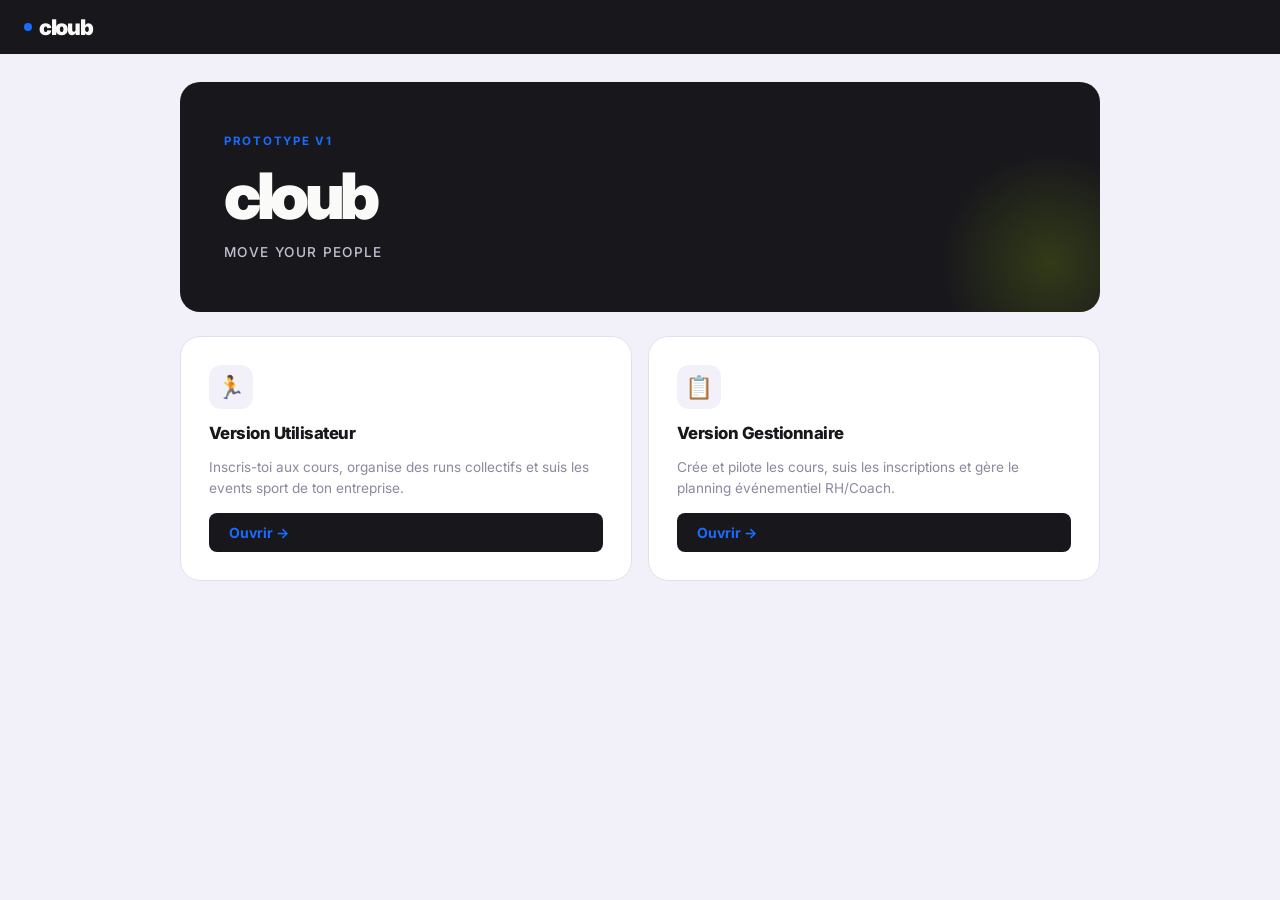
==== index.html @ 3d4d8fb9 "feat: cloub prototype v1 — identite visuelle bleu electrique" ====
<!doctype html>
<html lang="fr">
  <head>
    <meta charset="UTF-8" />
    <meta name="viewport" content="width=device-width, initial-scale=1.0" />
    <title>cloub — move your people</title>
    <link rel="preconnect" href="https://fonts.googleapis.com" />
    <link rel="preconnect" href="https://fonts.gstatic.com" crossorigin />
    <link href="https://fonts.googleapis.com/css2?family=Inter:opsz,wght@14..32,400;14..32,500;14..32,600;14..32,700;14..32,800;14..32,900&display=swap" rel="stylesheet" />
    <link rel="stylesheet" href="./styles.css" />
  </head>
  <body>

    <nav class="top-nav">
      <a class="wordmark" href="./index.html">
        <span class="wordmark-dot"></span>
        cloub
      </a>
    </nav>

    <div class="app">

      <div class="hero">
        <p class="hero-tagline-pre">prototype v1</p>
        <h1 class="hero-wordmark">cloub</h1>
        <p class="hero-tagline">move your people</p>
      </div>

      <div class="selector-grid">

        <article class="selector-card">
          <div class="role-icon">🏃</div>
          <h2>Version Utilisateur</h2>
          <p>Inscris-toi aux cours, organise des runs collectifs et suis les events sport de ton entreprise.</p>
          <a class="link-button" href="./utilisateur.html">Ouvrir →</a>
        </article>

        <article class="selector-card">
          <div class="role-icon">📋</div>
          <h2>Version Gestionnaire</h2>
          <p>Crée et pilote les cours, suis les inscriptions et gère le planning événementiel RH/Coach.</p>
          <a class="link-button" href="./gestionnaire.html">Ouvrir →</a>
        </article>

      </div>

    </div>

  </body>
</html>
---- styles.css ----
@import url('https://fonts.googleapis.com/css2?family=Inter:ital,opsz,wght@0,14..32,400;0,14..32,500;0,14..32,600;0,14..32,700;0,14..32,800;0,14..32,900;1,14..32,400&display=swap');

:root {
  --c-black: #18181C;
  --c-volt: #1A6BFF;
  --c-white: #FAFAF8;
  --c-slate: #3A3C50;
  --c-mist: #F2F1F9;
  --c-purple: #7B6FFF;
  --c-stone: #C2C0D2;
  --c-surface: #FFFFFF;
  --c-border: #E2E0EF;
  --text-muted: #8A8AA0;
  --radius-sm: 8px;
  --radius-md: 14px;
  --radius-lg: 20px;
  --radius-pill: 100px;
}

* {
  box-sizing: border-box;
  margin: 0;
  padding: 0;
}

body {
  font-family: 'Inter', -apple-system, system-ui, sans-serif;
  background: var(--c-mist);
  color: var(--c-slate);
  min-height: 100vh;
  -webkit-font-smoothing: antialiased;
}

/* ── TOP NAV ─────────────────────────────────────────── */

.top-nav {
  background: var(--c-black);
  display: flex;
  align-items: center;
  justify-content: space-between;
  padding: 0 24px;
  height: 54px;
  position: sticky;
  top: 0;
  z-index: 100;
}

.wordmark {
  font-size: 1.35rem;
  font-weight: 900;
  letter-spacing: -0.06em;
  color: var(--c-white);
  text-decoration: none;
  display: flex;
  align-items: center;
  gap: 7px;
}

.wordmark-dot {
  width: 8px;
  height: 8px;
  border-radius: 50%;
  background: var(--c-volt);
  flex-shrink: 0;
}

.nav-badge {
  font-size: 0.7rem;
  font-weight: 600;
  text-transform: uppercase;
  letter-spacing: 0.08em;
  color: var(--c-stone);
  background: rgba(255,255,255,0.08);
  border: 1px solid rgba(255,255,255,0.1);
  padding: 4px 10px;
  border-radius: var(--radius-pill);
}

.nav-back {
  font-size: 0.8rem;
  font-weight: 600;
  color: var(--text-muted);
  text-decoration: none;
  display: flex;
  align-items: center;
  gap: 4px;
  transition: color 0.15s;
}

.nav-back:hover {
  color: var(--c-white);
}

/* ── APP CONTAINER ───────────────────────────────────── */

.app {
  max-width: 960px;
  margin: 0 auto;
  padding: 28px 20px 48px;
}

/* ── HERO (index page) ───────────────────────────────── */

.hero {
  background: var(--c-black);
  border-radius: var(--radius-lg);
  padding: 52px 44px;
  margin-bottom: 24px;
  position: relative;
  overflow: hidden;
}

.hero::after {
  content: '';
  position: absolute;
  bottom: -60px;
  right: -60px;
  width: 220px;
  height: 220px;
  border-radius: 50%;
  background: radial-gradient(circle, rgba(204,255,0,0.15) 0%, transparent 70%);
  pointer-events: none;
}

.hero-tagline-pre {
  font-size: 0.72rem;
  font-weight: 700;
  text-transform: uppercase;
  letter-spacing: 0.15em;
  color: var(--c-volt);
  margin-bottom: 16px;
}

.hero-wordmark {
  font-size: 4rem;
  font-weight: 900;
  letter-spacing: -0.07em;
  color: var(--c-white);
  line-height: 1;
  margin-bottom: 16px;
}

.hero-tagline {
  font-size: 0.85rem;
  font-weight: 500;
  text-transform: uppercase;
  letter-spacing: 0.1em;
  color: var(--c-stone);
}

/* ── PAGE HEADER (inner pages) ───────────────────────── */

.page-header {
  padding: 24px 0 20px;
}

.page-header h1 {
  font-size: 1.6rem;
  font-weight: 800;
  letter-spacing: -0.04em;
  color: var(--c-black);
  line-height: 1.1;
}

.page-header p {
  font-size: 0.875rem;
  color: var(--text-muted);
  margin-top: 4px;
}

/* ── SELECTOR GRID (index) ───────────────────────────── */

.selector-grid {
  display: grid;
  grid-template-columns: repeat(auto-fit, minmax(280px, 1fr));
  gap: 16px;
}

.selector-card {
  background: var(--c-surface);
  border-radius: var(--radius-lg);
  padding: 28px;
  border: 1px solid var(--c-border);
  display: flex;
  flex-direction: column;
  gap: 14px;
  transition: transform 0.18s, box-shadow 0.18s;
  cursor: pointer;
}

.selector-card:hover {
  transform: translateY(-3px);
  box-shadow: 0 12px 32px rgba(0,0,0,0.08);
}

.role-icon {
  width: 44px;
  height: 44px;
  border-radius: 12px;
  background: var(--c-mist);
  display: flex;
  align-items: center;
  justify-content: center;
  font-size: 1.4rem;
}

.selector-card h2 {
  font-size: 1.05rem;
  font-weight: 800;
  color: var(--c-black);
  letter-spacing: -0.03em;
}

.selector-card p {
  font-size: 0.85rem;
  color: var(--text-muted);
  line-height: 1.55;
  flex: 1;
}

/* ── TABS ────────────────────────────────────────────── */

.tabs {
  display: flex;
  gap: 2px;
  margin-bottom: 20px;
  background: var(--c-surface);
  border: 1px solid var(--c-border);
  padding: 4px;
  border-radius: var(--radius-md);
  width: fit-content;
}

.tab {
  border: none;
  background: transparent;
  color: var(--text-muted);
  padding: 8px 18px;
  border-radius: calc(var(--radius-md) - 2px);
  cursor: pointer;
  font: inherit;
  font-weight: 600;
  font-size: 0.875rem;
  transition: background 0.15s, color 0.15s;
}

.tab.active {
  background: var(--c-black);
  color: var(--c-volt);
}

.tab:hover:not(.active) {
  background: var(--c-mist);
  color: var(--c-slate);
}

/* ── PANELS ──────────────────────────────────────────── */

.panel {
  display: none;
}

.panel.active {
  display: block;
}

/* ── GRID ────────────────────────────────────────────── */

.grid-two {
  display: grid;
  grid-template-columns: repeat(auto-fit, minmax(280px, 1fr));
  gap: 16px;
}

/* ── CARD ────────────────────────────────────────────── */

.card {
  background: var(--c-surface);
  border-radius: var(--radius-md);
  padding: 22px;
  margin-bottom: 16px;
  border: 1px solid var(--c-border);
  box-shadow: 0 1px 2px rgba(0,0,0,0.03), 0 4px 12px rgba(0,0,0,0.04);
}

.card h2 {
  font-size: 0.95rem;
  font-weight: 800;
  color: var(--c-black);
  letter-spacing: -0.02em;
  margin-bottom: 18px;
  text-transform: uppercase;
}

/* ── FORM ────────────────────────────────────────────── */

label {
  display: block;
  margin-bottom: 12px;
  font-size: 0.82rem;
  font-weight: 600;
  color: var(--c-slate);
  letter-spacing: 0.01em;
}

input,
select {
  display: block;
  width: 100%;
  margin-top: 5px;
  padding: 10px 12px;
  border-radius: var(--radius-sm);
  border: 1.5px solid var(--c-border);
  font: inherit;
  font-size: 0.9rem;
  background: var(--c-mist);
  color: var(--c-black);
  transition: border-color 0.15s, background 0.15s;
  outline: none;
}

input:focus,
select:focus {
  border-color: var(--c-black);
  background: var(--c-white);
}

input::placeholder {
  color: var(--c-stone);
}

button {
  display: block;
  width: 100%;
  margin-top: 6px;
  padding: 11px 16px;
  border-radius: var(--radius-sm);
  border: none;
  background: var(--c-black);
  color: var(--c-volt);
  cursor: pointer;
  font: inherit;
  font-size: 0.875rem;
  font-weight: 700;
  letter-spacing: 0.02em;
  transition: opacity 0.15s;
}

button:hover {
  opacity: 0.82;
}

.link-button {
  display: inline-flex;
  align-items: center;
  gap: 6px;
  text-decoration: none;
  background: var(--c-black);
  color: var(--c-volt);
  padding: 11px 20px;
  border-radius: var(--radius-sm);
  font-weight: 700;
  font-size: 0.875rem;
  transition: opacity 0.15s;
}

.link-button:hover {
  opacity: 0.82;
}

/* ── LIST ────────────────────────────────────────────── */

.list {
  list-style: none;
  display: grid;
  gap: 8px;
}

.list li {
  border: 1px solid var(--c-border);
  border-radius: var(--radius-sm);
  padding: 12px 14px;
  background: var(--c-mist);
  font-size: 0.855rem;
  line-height: 1.65;
  color: var(--c-slate);
}

.list li strong {
  color: var(--c-black);
  font-weight: 700;
}

/* ── CHAT ────────────────────────────────────────────── */

.chat-box {
  border: 1.5px solid var(--c-border);
  background: var(--c-mist);
  border-radius: var(--radius-sm);
  min-height: 220px;
  max-height: 320px;
  overflow-y: auto;
  padding: 12px;
  margin-bottom: 12px;
  display: flex;
  flex-direction: column;
  gap: 8px;
}

.chat-message {
  background: var(--c-surface);
  border: 1px solid var(--c-border);
  border-radius: var(--radius-sm);
  padding: 10px 12px;
  font-size: 0.855rem;
  line-height: 1.5;
}

.chat-message strong {
  color: var(--c-black);
  font-weight: 700;
}

.chat-message small {
  color: var(--text-muted);
  font-size: 0.75rem;
  margin-left: 4px;
}

.chat-form {
  display: grid;
  grid-template-columns: 120px 1fr auto;
  gap: 8px;
  align-items: end;
}

.chat-form label {
  margin-bottom: 0;
}

.chat-form button {
  width: auto;
  margin-top: 0;
  padding: 10px 18px;
  white-space: nowrap;
}

/* ── RESPONSIVE ──────────────────────────────────────── */

@media (max-width: 640px) {
  .hero {
    padding: 36px 28px;
  }
  .hero-wordmark {
    font-size: 2.8rem;
  }
  .chat-form {
    grid-template-columns: 1fr;
  }
  .chat-form button {
    width: 100%;
  }
  .top-nav {
    padding: 0 16px;
  }
  .app {
    padding: 20px 16px 40px;
  }
}
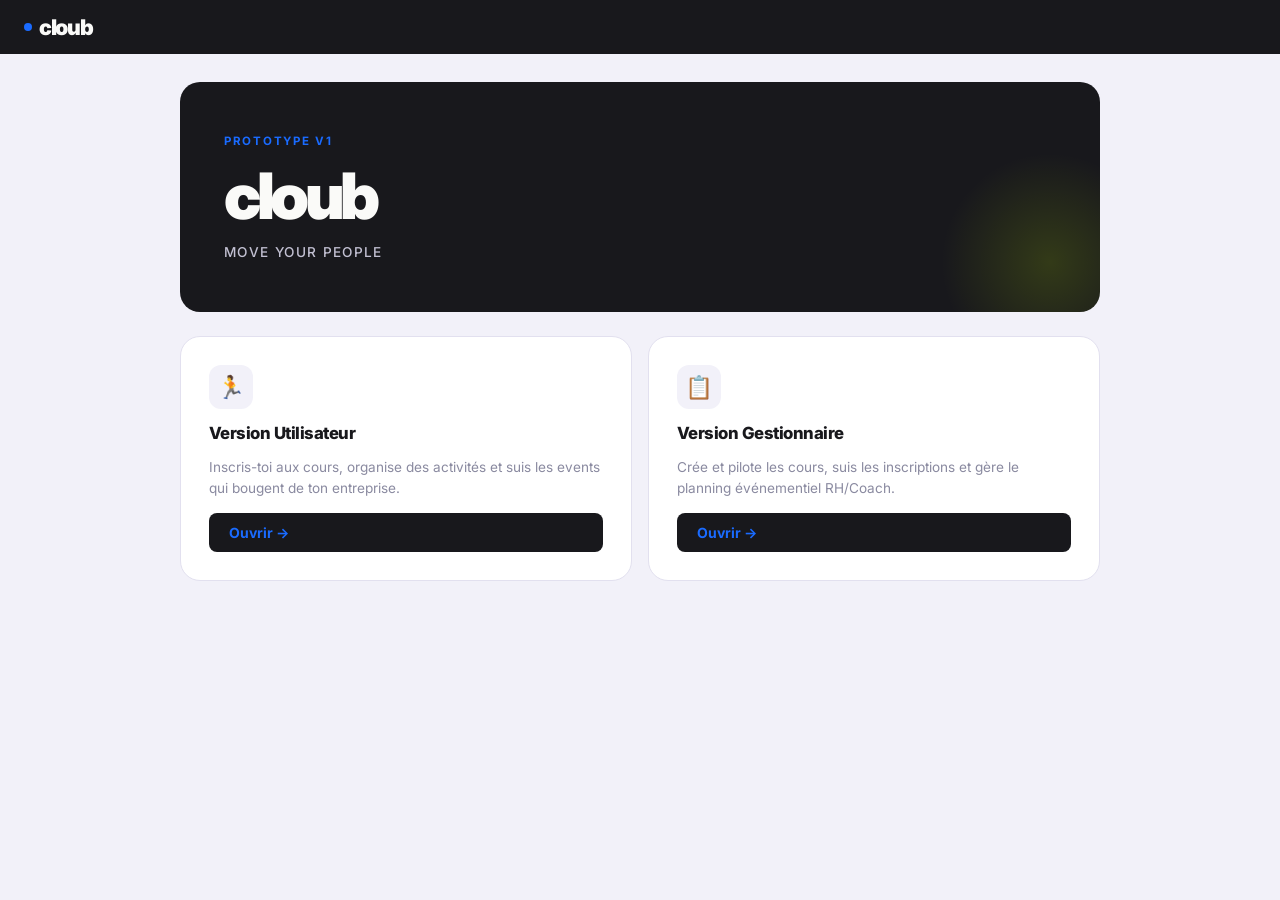
==== commit d1fd4048: "fix: description utilisateur page index" ====
--- a/index.html
+++ b/index.html
@@ -31,7 +31,7 @@
         <article class="selector-card">
           <div class="role-icon">🏃</div>
           <h2>Version Utilisateur</h2>
-          <p>Inscris-toi aux cours, organise des runs collectifs et suis les events sport de ton entreprise.</p>
+          <p>Inscris-toi aux cours, organise des activités et suis les events qui bougent de ton entreprise.</p>
           <a class="link-button" href="./utilisateur.html">Ouvrir →</a>
         </article>
 
--- a/styles.css
+++ b/styles.css
@@ -445,6 +445,103 @@
   white-space: nowrap;
 }
 
+/* ── STATS GRID (dashboard) ──────────────────────────── */
+
+.stats-grid {
+  display: grid;
+  grid-template-columns: repeat(3, 1fr);
+  gap: 12px;
+  margin-bottom: 16px;
+}
+
+.stat-card {
+  background: var(--c-surface);
+  border-radius: var(--radius-md);
+  padding: 20px 16px;
+  border: 1px solid var(--c-border);
+  text-align: center;
+  box-shadow: 0 1px 2px rgba(0,0,0,0.03), 0 4px 12px rgba(0,0,0,0.04);
+}
+
+.stat-number {
+  font-size: 2.4rem;
+  font-weight: 900;
+  letter-spacing: -0.05em;
+  color: var(--c-black);
+  line-height: 1;
+  margin-bottom: 6px;
+}
+
+.stat-label {
+  font-size: 0.72rem;
+  font-weight: 600;
+  text-transform: uppercase;
+  letter-spacing: 0.08em;
+  color: var(--text-muted);
+}
+
+/* ── BADGE ───────────────────────────────────────────── */
+
+.badge {
+  display: inline-flex;
+  align-items: center;
+  padding: 3px 9px;
+  border-radius: var(--radius-pill);
+  font-size: 0.72rem;
+  font-weight: 700;
+  letter-spacing: 0.02em;
+  white-space: nowrap;
+}
+
+.badge-solid {
+  background: var(--c-black);
+  color: var(--c-volt);
+}
+
+.badge-outline {
+  background: rgba(26, 107, 255, 0.1);
+  color: var(--c-volt);
+}
+
+/* ── PROGRESS BAR ────────────────────────────────────── */
+
+.bar-track {
+  height: 5px;
+  background: var(--c-border);
+  border-radius: var(--radius-pill);
+  margin-top: 10px;
+  overflow: hidden;
+}
+
+.bar-fill {
+  height: 100%;
+  background: var(--c-black);
+  border-radius: var(--radius-pill);
+  transition: width 0.5s ease;
+}
+
+/* ── DASH HELPERS ────────────────────────────────────── */
+
+.dash-row {
+  display: flex;
+  justify-content: space-between;
+  align-items: center;
+  gap: 8px;
+}
+
+.dash-sub {
+  font-size: 0.8rem;
+  color: var(--text-muted);
+  margin-top: 3px;
+}
+
+.tag-group {
+  display: flex;
+  flex-wrap: wrap;
+  gap: 5px;
+  margin-top: 8px;
+}
+
 /* ── RESPONSIVE ──────────────────────────────────────── */
 
 @media (max-width: 640px) {
@@ -466,4 +563,7 @@
   .app {
     padding: 20px 16px 40px;
   }
-}
+  .stats-grid {
+    grid-template-columns: repeat(2, 1fr);
+  }
+}
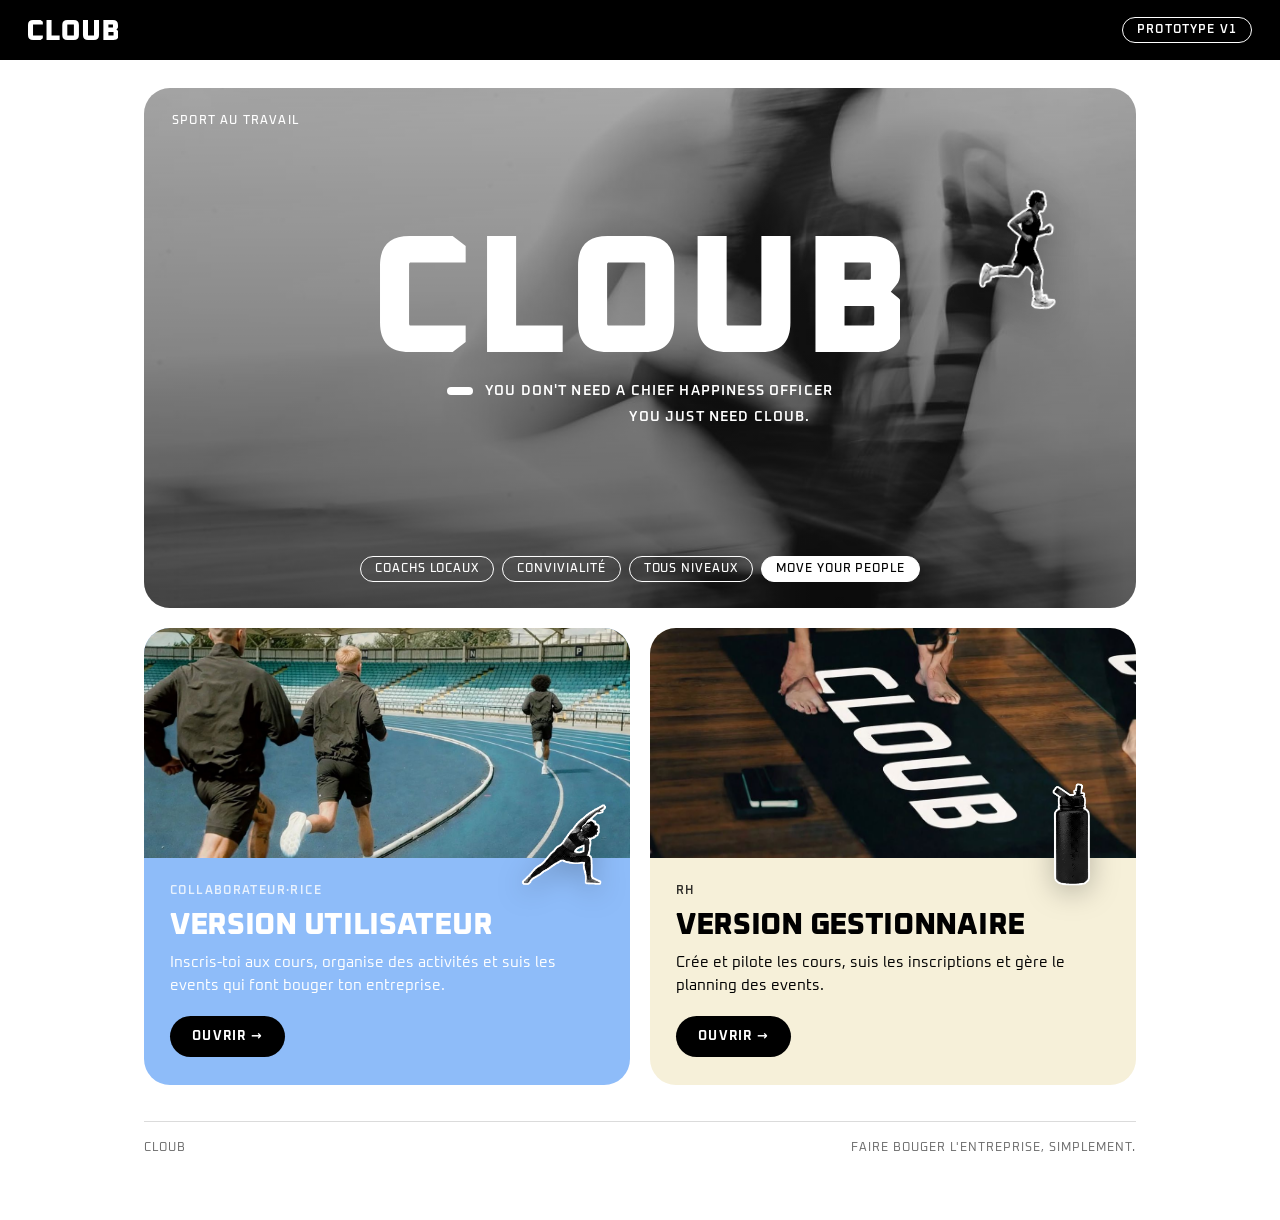
==== commit 6416179b: "feat: identité visuelle officielle Cloub + chat natation - logo SVG, typo Oxanium (locale), palette " ====
--- a/index.html
+++ b/index.html
@@ -3,46 +3,70 @@
   <head>
     <meta charset="UTF-8" />
     <meta name="viewport" content="width=device-width, initial-scale=1.0" />
-    <title>cloub — move your people</title>
-    <link rel="preconnect" href="https://fonts.googleapis.com" />
-    <link rel="preconnect" href="https://fonts.gstatic.com" crossorigin />
-    <link href="https://fonts.googleapis.com/css2?family=Inter:opsz,wght@14..32,400;14..32,500;14..32,600;14..32,700;14..32,800;14..32,900&display=swap" rel="stylesheet" />
-    <link rel="stylesheet" href="./styles.css" />
+    <title>Cloub — move your people</title>
+    <link rel="icon" href="./assets/logo-noir.svg" />
+    <link rel="stylesheet" href="./styles.css?v=4" />
   </head>
   <body>
 
     <nav class="top-nav">
-      <a class="wordmark" href="./index.html">
-        <span class="wordmark-dot"></span>
-        cloub
-      </a>
+      <a class="wordmark" href="./index.html"><img src="./assets/logo-blanc.svg" alt="Cloub" /></a>
+      <span class="nav-badge">Prototype v1</span>
     </nav>
 
     <div class="app">
 
-      <div class="hero">
-        <p class="hero-tagline-pre">prototype v1</p>
-        <h1 class="hero-wordmark">cloub</h1>
-        <p class="hero-tagline">move your people</p>
-      </div>
+      <section class="hero">
+        <div class="hero-top">
+          <span>Sport au travail</span>
+        </div>
+
+        <img class="hero-sticker" src="./assets/stickers/run.png" alt="" />
+
+        <img class="hero-logo" src="./assets/logo-blanc.svg" alt="Cloub" />
+        <p class="hero-slogan"><span class="bubble-dash"></span>You don't need a chief happiness officer</p>
+        <p class="hero-slogan-sub">You just need Cloub.</p>
+
+        <div class="bubbles">
+          <span class="bubble">Coachs locaux</span>
+          <span class="bubble">Convivialité</span>
+          <span class="bubble">Tous niveaux</span>
+          <span class="bubble bubble-fill">Move your people</span>
+        </div>
+      </section>
 
       <div class="selector-grid">
 
-        <article class="selector-card">
-          <div class="role-icon">🏃</div>
-          <h2>Version Utilisateur</h2>
-          <p>Inscris-toi aux cours, organise des activités et suis les events qui bougent de ton entreprise.</p>
-          <a class="link-button" href="./utilisateur.html">Ouvrir →</a>
-        </article>
+        <a class="selector-card is-blue" href="./utilisateur.html">
+          <div class="selector-photo" style="background-image:url('./assets/img/utilisateur.jpg')">
+            <img src="./assets/stickers/yoga.png" alt="" />
+          </div>
+          <div class="selector-body">
+            <span class="kicker">Collaborateur·rice</span>
+            <h2>Version utilisateur</h2>
+            <p>Inscris-toi aux cours, organise des activités et suis les events qui font bouger ton entreprise.</p>
+            <span class="link-button selector-cta">Ouvrir →</span>
+          </div>
+        </a>
 
-        <article class="selector-card">
-          <div class="role-icon">📋</div>
-          <h2>Version Gestionnaire</h2>
-          <p>Crée et pilote les cours, suis les inscriptions et gère le planning événementiel RH/Coach.</p>
-          <a class="link-button" href="./gestionnaire.html">Ouvrir →</a>
-        </article>
+        <a class="selector-card is-beige" href="./gestionnaire.html">
+          <div class="selector-photo" style="background-image:url('./assets/img/gestionnaire.jpg')">
+            <img src="./assets/stickers/gourde.png" alt="" />
+          </div>
+          <div class="selector-body">
+            <span class="kicker">RH</span>
+            <h2>Version gestionnaire</h2>
+            <p>Crée et pilote les cours, suis les inscriptions et gère le planning des events.</p>
+            <span class="link-button selector-cta">Ouvrir →</span>
+          </div>
+        </a>
 
       </div>
+
+      <footer class="foot">
+        <span>Cloub</span>
+        <span>Faire bouger l'entreprise, simplement.</span>
+      </footer>
 
     </div>
 
--- a/styles.css
+++ b/styles.css
@@ -1,20 +1,27 @@
-@import url('https://fonts.googleapis.com/css2?family=Inter:ital,opsz,wght@0,14..32,400;0,14..32,500;0,14..32,600;0,14..32,700;0,14..32,800;0,14..32,900;1,14..32,400&display=swap');
+/* ── TYPO : Oxanium (charte Cloub, fichiers locaux → marche hors ligne) ── */
+
+@font-face { font-family: 'Oxanium'; src: url('./assets/fonts/Oxanium-Regular.ttf') format('truetype'); font-weight: 400; font-display: swap; }
+@font-face { font-family: 'Oxanium'; src: url('./assets/fonts/Oxanium-Medium.ttf') format('truetype'); font-weight: 500; font-display: swap; }
+@font-face { font-family: 'Oxanium'; src: url('./assets/fonts/Oxanium-SemiBold.ttf') format('truetype'); font-weight: 600; font-display: swap; }
+@font-face { font-family: 'Oxanium'; src: url('./assets/fonts/Oxanium-Bold.ttf') format('truetype'); font-weight: 700; font-display: swap; }
+@font-face { font-family: 'Oxanium'; src: url('./assets/fonts/Oxanium-ExtraBold.ttf') format('truetype'); font-weight: 800; font-display: swap; }
 
 :root {
-  --c-black: #18181C;
-  --c-volt: #1A6BFF;
-  --c-white: #FAFAF8;
-  --c-slate: #3A3C50;
-  --c-mist: #F2F1F9;
-  --c-purple: #7B6FFF;
-  --c-stone: #C2C0D2;
-  --c-surface: #FFFFFF;
-  --c-border: #E2E0EF;
-  --text-muted: #8A8AA0;
-  --radius-sm: 8px;
-  --radius-md: 14px;
-  --radius-lg: 20px;
-  --radius-pill: 100px;
+  /* Palette officielle — Livrables_Couleurs.pdf */
+  --c-black: #000000;
+  --c-white: #FFFFFF;
+  --c-blue: #8EBCF9;
+  --c-beige: #F6F0D9;
+
+  /* Dérivés techniques */
+  --c-line: rgba(0, 0, 0, 0.14);
+  --c-line-strong: #000000;
+  --text-muted: rgba(0, 0, 0, 0.58);
+
+  --radius-sm: 10px;
+  --radius-md: 18px;
+  --radius-lg: 26px;
+  --radius-pill: 999px;
 }
 
 * {
@@ -24,13 +31,16 @@
 }
 
 body {
-  font-family: 'Inter', -apple-system, system-ui, sans-serif;
-  background: var(--c-mist);
-  color: var(--c-slate);
+  font-family: 'Oxanium', system-ui, sans-serif;
+  font-weight: 400;
+  background: var(--c-white);
+  color: var(--c-black);
   min-height: 100vh;
   -webkit-font-smoothing: antialiased;
 }
 
+img { display: block; max-width: 100%; }
+
 /* ── TOP NAV ─────────────────────────────────────────── */
 
 .top-nav {
@@ -38,334 +48,449 @@
   display: flex;
   align-items: center;
   justify-content: space-between;
-  padding: 0 24px;
-  height: 54px;
+  padding: 0 28px;
+  height: 60px;
   position: sticky;
   top: 0;
   z-index: 100;
 }
 
-.wordmark {
-  font-size: 1.35rem;
-  font-weight: 900;
-  letter-spacing: -0.06em;
-  color: var(--c-white);
-  text-decoration: none;
-  display: flex;
+.wordmark { display: flex; align-items: center; }
+.wordmark img { height: 20px; width: auto; }
+
+.nav-badge {
+  font-size: 0.72rem;
+  font-weight: 600;
+  text-transform: uppercase;
+  letter-spacing: 0.1em;
+  color: var(--c-white);
+  border: 1.5px solid var(--c-white);
+  padding: 5px 14px;
+  border-radius: var(--radius-pill);
+}
+
+/* ── APP CONTAINER ───────────────────────────────────── */
+
+.app {
+  max-width: 1040px;
+  margin: 0 auto;
+  padding: 28px 24px 64px;
+}
+
+/* ── BULLE CLOUB (élément graphique signature) ───────── */
+
+.bubbles {
+  display: flex;
+  flex-wrap: wrap;
+  gap: 8px;
+}
+
+.bubble {
+  display: inline-flex;
   align-items: center;
-  gap: 7px;
-}
-
-.wordmark-dot {
-  width: 8px;
+  gap: 8px;
+  border: 1.5px solid currentColor;
+  border-radius: var(--radius-pill);
+  padding: 5px 14px;
+  font-size: 0.74rem;
+  font-weight: 500;
+  text-transform: uppercase;
+  letter-spacing: 0.08em;
+  white-space: nowrap;
+}
+
+.bubble-fill {
+  background: var(--c-white);
+  color: var(--c-black);
+  border-color: var(--c-white);
+}
+
+.bubble-dash {
+  display: inline-block;
+  width: 26px;
   height: 8px;
-  border-radius: 50%;
-  background: var(--c-volt);
-  flex-shrink: 0;
-}
-
-.nav-badge {
-  font-size: 0.7rem;
-  font-weight: 600;
-  text-transform: uppercase;
-  letter-spacing: 0.08em;
-  color: var(--c-stone);
-  background: rgba(255,255,255,0.08);
-  border: 1px solid rgba(255,255,255,0.1);
-  padding: 4px 10px;
-  border-radius: var(--radius-pill);
-}
-
-.nav-back {
-  font-size: 0.8rem;
-  font-weight: 600;
-  color: var(--text-muted);
-  text-decoration: none;
-  display: flex;
+  border-radius: var(--radius-pill);
+  background: currentColor;
+}
+
+/* ── HERO (index) ────────────────────────────────────── */
+
+.hero {
+  position: relative;
+  min-height: 520px;
+  border-radius: var(--radius-lg);
+  overflow: hidden;
+  background: var(--c-black) url('./assets/img/hero.jpg') center 35% / cover no-repeat;
+  color: var(--c-white);
+  display: flex;
+  flex-direction: column;
   align-items: center;
-  gap: 4px;
-  transition: color 0.15s;
-}
-
-.nav-back:hover {
-  color: var(--c-white);
-}
-
-/* ── APP CONTAINER ───────────────────────────────────── */
-
-.app {
-  max-width: 960px;
-  margin: 0 auto;
-  padding: 28px 20px 48px;
-}
-
-/* ── HERO (index page) ───────────────────────────────── */
-
-.hero {
-  background: var(--c-black);
-  border-radius: var(--radius-lg);
-  padding: 52px 44px;
-  margin-bottom: 24px;
-  position: relative;
-  overflow: hidden;
-}
-
-.hero::after {
+  justify-content: center;
+  text-align: center;
+  padding: 56px 32px;
+  margin-bottom: 20px;
+}
+
+.hero::before {
   content: '';
   position: absolute;
-  bottom: -60px;
-  right: -60px;
-  width: 220px;
-  height: 220px;
-  border-radius: 50%;
-  background: radial-gradient(circle, rgba(204,255,0,0.15) 0%, transparent 70%);
-  pointer-events: none;
-}
-
-.hero-tagline-pre {
-  font-size: 0.72rem;
-  font-weight: 700;
-  text-transform: uppercase;
-  letter-spacing: 0.15em;
-  color: var(--c-volt);
-  margin-bottom: 16px;
-}
-
-.hero-wordmark {
-  font-size: 4rem;
-  font-weight: 900;
-  letter-spacing: -0.07em;
-  color: var(--c-white);
-  line-height: 1;
-  margin-bottom: 16px;
-}
-
-.hero-tagline {
-  font-size: 0.85rem;
+  inset: 0;
+  background: linear-gradient(180deg, rgba(0,0,0,0.25) 0%, rgba(0,0,0,0.55) 100%);
+}
+
+.hero > * { position: relative; }
+
+.hero-top {
+  position: absolute;
+  top: 26px;
+  left: 28px;
+  right: 28px;
+  display: flex;
+  justify-content: space-between;
+  font-size: 0.74rem;
   font-weight: 500;
   text-transform: uppercase;
   letter-spacing: 0.1em;
-  color: var(--c-stone);
-}
-
-/* ── PAGE HEADER (inner pages) ───────────────────────── */
-
-.page-header {
-  padding: 24px 0 20px;
-}
-
-.page-header h1 {
-  font-size: 1.6rem;
-  font-weight: 800;
-  letter-spacing: -0.04em;
-  color: var(--c-black);
-  line-height: 1.1;
-}
-
-.page-header p {
-  font-size: 0.875rem;
-  color: var(--text-muted);
-  margin-top: 4px;
+}
+
+.hero-logo {
+  width: min(520px, 78%);
+  margin-bottom: 30px;
+}
+
+.hero-slogan {
+  display: inline-flex;
+  align-items: center;
+  gap: 12px;
+  font-size: 0.9rem;
+  font-weight: 600;
+  text-transform: uppercase;
+  letter-spacing: 0.08em;
+  margin-bottom: 8px;
+}
+
+.hero-slogan-sub {
+  font-size: 0.9rem;
+  font-weight: 600;
+  text-transform: uppercase;
+  letter-spacing: 0.08em;
+  margin-bottom: 34px;
+  padding-left: 160px;
+}
+
+.hero .bubbles {
+  position: absolute;
+  bottom: 26px;
+  left: 28px;
+  right: 28px;
+  justify-content: center;
+}
+
+.hero-sticker {
+  position: absolute !important;
+  right: 5%;
+  top: 18%;
+  width: 120px;
+  transform: rotate(6deg);
+  filter: drop-shadow(0 8px 20px rgba(0,0,0,0.35));
 }
 
 /* ── SELECTOR GRID (index) ───────────────────────────── */
 
 .selector-grid {
   display: grid;
-  grid-template-columns: repeat(auto-fit, minmax(280px, 1fr));
-  gap: 16px;
+  grid-template-columns: repeat(auto-fit, minmax(300px, 1fr));
+  gap: 20px;
 }
 
 .selector-card {
-  background: var(--c-surface);
   border-radius: var(--radius-lg);
-  padding: 28px;
-  border: 1px solid var(--c-border);
+  overflow: hidden;
   display: flex;
   flex-direction: column;
+  text-decoration: none;
+  color: inherit;
+  transition: transform 0.2s ease, box-shadow 0.2s ease;
+}
+
+.selector-card:hover {
+  transform: translateY(-4px);
+  box-shadow: 0 18px 40px rgba(0,0,0,0.14);
+}
+
+.selector-card.is-blue  { background: var(--c-blue);  color: var(--c-white); }
+.selector-card.is-beige { background: var(--c-beige); color: var(--c-black); }
+
+.selector-photo {
+  position: relative;
+  height: 230px;
+  background-size: cover;
+  background-position: center;
+}
+
+.selector-photo img {
+  position: absolute;
+  right: 18px;
+  bottom: -34px;
+  width: 92px;
+  filter: drop-shadow(0 6px 14px rgba(0,0,0,0.25));
+}
+
+.selector-body {
+  padding: 26px 26px 28px;
+  display: flex;
+  flex-direction: column;
+  gap: 12px;
+  flex: 1;
+}
+
+.selector-body .kicker {
+  font-size: 0.72rem;
+  font-weight: 600;
+  text-transform: uppercase;
+  letter-spacing: 0.12em;
+  opacity: 0.8;
+}
+
+.selector-body h2 {
+  font-size: 1.9rem;
+  font-weight: 800;
+  text-transform: uppercase;
+  letter-spacing: -0.01em;
+  line-height: 1;
+}
+
+.selector-body p {
+  font-size: 0.95rem;
+  line-height: 1.5;
+  flex: 1;
+}
+
+.selector-cta {
+  align-self: flex-start;
+  margin-top: 6px;
+}
+
+/* ── PAGE BANNER (pages internes) ────────────────────── */
+
+.page-banner {
+  position: relative;
+  border-radius: var(--radius-lg);
+  overflow: hidden;
+  min-height: 250px;
+  background-color: var(--c-black);
+  background-size: cover;
+  background-position: center;
+  color: var(--c-white);
+  padding: 30px 32px;
+  display: flex;
+  flex-direction: column;
+  justify-content: flex-end;
   gap: 14px;
-  transition: transform 0.18s, box-shadow 0.18s;
-  cursor: pointer;
-}
-
-.selector-card:hover {
-  transform: translateY(-3px);
-  box-shadow: 0 12px 32px rgba(0,0,0,0.08);
-}
-
-.role-icon {
-  width: 44px;
-  height: 44px;
-  border-radius: 12px;
-  background: var(--c-mist);
-  display: flex;
-  align-items: center;
-  justify-content: center;
-  font-size: 1.4rem;
-}
-
-.selector-card h2 {
-  font-size: 1.05rem;
+  margin-bottom: 22px;
+}
+
+.page-banner::before {
+  content: '';
+  position: absolute;
+  inset: 0;
+  background: linear-gradient(180deg, rgba(0,0,0,0.05) 0%, rgba(0,0,0,0.6) 100%);
+}
+
+.page-banner > * { position: relative; }
+
+.page-banner h1 {
+  font-size: 2.8rem;
   font-weight: 800;
+  text-transform: uppercase;
+  letter-spacing: -0.01em;
+  line-height: 0.95;
+}
+
+.page-banner p {
+  font-size: 0.95rem;
+  font-weight: 500;
+  max-width: 520px;
+  line-height: 1.45;
+}
+
+.banner-user  { background-image: url('./assets/img/banner-user.jpg');  background-position: center 40%; }
+.banner-admin { background-image: url('./assets/img/banner-admin.jpg'); background-position: center 55%; }
+
+.banner-sticker {
+  position: absolute !important;
+  right: 28px;
+  top: 22px;
+  width: 96px;
+  filter: drop-shadow(0 6px 16px rgba(0,0,0,0.35));
+}
+
+/* ── TABS ────────────────────────────────────────────── */
+
+.tabs {
+  display: flex;
+  flex-wrap: wrap;
+  gap: 8px;
+  margin-bottom: 22px;
+}
+
+.tab {
+  border: 1.5px solid var(--c-black);
+  background: var(--c-white);
   color: var(--c-black);
-  letter-spacing: -0.03em;
-}
-
-.selector-card p {
-  font-size: 0.85rem;
-  color: var(--text-muted);
-  line-height: 1.55;
-  flex: 1;
-}
-
-/* ── TABS ────────────────────────────────────────────── */
-
-.tabs {
-  display: flex;
-  gap: 2px;
-  margin-bottom: 20px;
-  background: var(--c-surface);
-  border: 1px solid var(--c-border);
-  padding: 4px;
-  border-radius: var(--radius-md);
-  width: fit-content;
-}
-
-.tab {
-  border: none;
-  background: transparent;
-  color: var(--text-muted);
-  padding: 8px 18px;
-  border-radius: calc(var(--radius-md) - 2px);
+  padding: 9px 22px;
+  border-radius: var(--radius-pill);
   cursor: pointer;
   font: inherit;
   font-weight: 600;
-  font-size: 0.875rem;
+  font-size: 0.82rem;
+  text-transform: uppercase;
+  letter-spacing: 0.08em;
+  width: auto;
+  margin: 0;
   transition: background 0.15s, color 0.15s;
 }
 
 .tab.active {
   background: var(--c-black);
-  color: var(--c-volt);
+  color: var(--c-white);
 }
 
 .tab:hover:not(.active) {
-  background: var(--c-mist);
-  color: var(--c-slate);
+  background: var(--c-beige);
+  opacity: 1;
 }
 
 /* ── PANELS ──────────────────────────────────────────── */
 
-.panel {
-  display: none;
-}
-
-.panel.active {
-  display: block;
+.panel { display: none; }
+.panel.active { display: block; animation: fadeUp 0.25s ease; }
+
+@keyframes fadeUp {
+  from { opacity: 0; transform: translateY(6px); }
+  to   { opacity: 1; transform: none; }
 }
 
 /* ── GRID ────────────────────────────────────────────── */
 
 .grid-two {
   display: grid;
-  grid-template-columns: repeat(auto-fit, minmax(280px, 1fr));
-  gap: 16px;
+  grid-template-columns: repeat(auto-fit, minmax(300px, 1fr));
+  gap: 18px;
+  align-items: start;
 }
 
 /* ── CARD ────────────────────────────────────────────── */
 
 .card {
-  background: var(--c-surface);
+  background: var(--c-beige);
   border-radius: var(--radius-md);
-  padding: 22px;
-  margin-bottom: 16px;
-  border: 1px solid var(--c-border);
-  box-shadow: 0 1px 2px rgba(0,0,0,0.03), 0 4px 12px rgba(0,0,0,0.04);
+  padding: 26px;
+  margin-bottom: 18px;
 }
 
 .card h2 {
-  font-size: 0.95rem;
+  font-size: 1.05rem;
   font-weight: 800;
-  color: var(--c-black);
-  letter-spacing: -0.02em;
-  margin-bottom: 18px;
-  text-transform: uppercase;
-}
+  text-transform: uppercase;
+  letter-spacing: 0.02em;
+  margin-bottom: 20px;
+  display: flex;
+  align-items: center;
+  gap: 10px;
+}
+
+.card h2::before {
+  content: '';
+  width: 22px;
+  height: 8px;
+  border-radius: var(--radius-pill);
+  background: var(--c-black);
+  flex-shrink: 0;
+}
+
+.card.is-black { background: var(--c-black); color: var(--c-white); }
+.card.is-black h2::before { background: var(--c-white); }
 
 /* ── FORM ────────────────────────────────────────────── */
 
 label {
   display: block;
-  margin-bottom: 12px;
-  font-size: 0.82rem;
+  margin-bottom: 14px;
+  font-size: 0.74rem;
   font-weight: 600;
-  color: var(--c-slate);
-  letter-spacing: 0.01em;
+  text-transform: uppercase;
+  letter-spacing: 0.08em;
 }
 
 input,
 select {
   display: block;
   width: 100%;
-  margin-top: 5px;
-  padding: 10px 12px;
-  border-radius: var(--radius-sm);
-  border: 1.5px solid var(--c-border);
+  margin-top: 6px;
+  padding: 11px 16px;
+  border-radius: var(--radius-pill);
+  border: 1.5px solid var(--c-line);
   font: inherit;
-  font-size: 0.9rem;
-  background: var(--c-mist);
+  font-size: 0.95rem;
+  text-transform: none;
+  letter-spacing: 0;
+  background: var(--c-white);
   color: var(--c-black);
-  transition: border-color 0.15s, background 0.15s;
+  transition: border-color 0.15s, box-shadow 0.15s;
   outline: none;
+  appearance: none;
+}
+
+select {
+  background-image: url("data:image/svg+xml,%3Csvg xmlns='http://www.w3.org/2000/svg' width='12' height='8' viewBox='0 0 12 8'%3E%3Cpath d='M1 1l5 5 5-5' stroke='black' stroke-width='2' fill='none'/%3E%3C/svg%3E");
+  background-repeat: no-repeat;
+  background-position: right 16px center;
+  padding-right: 40px;
 }
 
 input:focus,
 select:focus {
   border-color: var(--c-black);
-  background: var(--c-white);
-}
-
-input::placeholder {
-  color: var(--c-stone);
-}
+  box-shadow: 0 0 0 3px rgba(142, 188, 249, 0.55);
+}
+
+input::placeholder { color: rgba(0,0,0,0.35); }
 
 button {
   display: block;
   width: 100%;
-  margin-top: 6px;
-  padding: 11px 16px;
-  border-radius: var(--radius-sm);
+  margin-top: 8px;
+  padding: 13px 20px;
+  border-radius: var(--radius-pill);
   border: none;
   background: var(--c-black);
-  color: var(--c-volt);
+  color: var(--c-white);
   cursor: pointer;
   font: inherit;
-  font-size: 0.875rem;
+  font-size: 0.85rem;
   font-weight: 700;
-  letter-spacing: 0.02em;
-  transition: opacity 0.15s;
-}
-
-button:hover {
-  opacity: 0.82;
-}
+  text-transform: uppercase;
+  letter-spacing: 0.1em;
+  transition: transform 0.15s, background 0.15s;
+}
+
+button:hover { transform: translateY(-1px); }
+button:active { transform: translateY(0); }
 
 .link-button {
   display: inline-flex;
   align-items: center;
-  gap: 6px;
+  gap: 10px;
   text-decoration: none;
   background: var(--c-black);
-  color: var(--c-volt);
-  padding: 11px 20px;
-  border-radius: var(--radius-sm);
+  color: var(--c-white);
+  padding: 12px 22px;
+  border-radius: var(--radius-pill);
   font-weight: 700;
-  font-size: 0.875rem;
-  transition: opacity 0.15s;
-}
-
-.link-button:hover {
-  opacity: 0.82;
+  font-size: 0.8rem;
+  text-transform: uppercase;
+  letter-spacing: 0.1em;
 }
 
 /* ── LIST ────────────────────────────────────────────── */
@@ -373,75 +498,104 @@
 .list {
   list-style: none;
   display: grid;
+  gap: 10px;
+}
+
+.list li {
+  border-radius: var(--radius-sm);
+  padding: 14px 18px;
+  background: var(--c-white);
+  font-size: 0.9rem;
+  line-height: 1.65;
+}
+
+.list li strong {
+  font-weight: 700;
+  text-transform: uppercase;
+  letter-spacing: 0.02em;
+}
+
+/* ── CHAT ────────────────────────────────────────────── */
+
+.channel-switch {
+  display: flex;
   gap: 8px;
-}
-
-.list li {
-  border: 1px solid var(--c-border);
+  margin-bottom: 14px;
+}
+
+.channel {
+  width: auto;
+  margin: 0;
+  padding: 6px 16px;
+  font-size: 0.72rem;
+  background: transparent;
+  color: var(--c-black);
+  border: 1.5px solid var(--c-black);
+}
+
+.channel.active {
+  background: var(--c-blue);
+  color: var(--c-white);
+  border-color: var(--c-blue);
+}
+
+.chat-box {
+  background: var(--c-white);
   border-radius: var(--radius-sm);
-  padding: 12px 14px;
-  background: var(--c-mist);
-  font-size: 0.855rem;
-  line-height: 1.65;
-  color: var(--c-slate);
-}
-
-.list li strong {
+  min-height: 240px;
+  max-height: 340px;
+  overflow-y: auto;
+  padding: 16px;
+  margin-bottom: 16px;
+  display: flex;
+  flex-direction: column;
+  gap: 10px;
+}
+
+.chat-message {
+  align-self: flex-start;
+  max-width: 80%;
+  background: var(--c-beige);
   color: var(--c-black);
+  border-radius: 18px 18px 18px 4px;
+  padding: 10px 16px;
+  font-size: 0.92rem;
+  line-height: 1.45;
+}
+
+.chat-message:nth-child(even) {
+  align-self: flex-end;
+  background: var(--c-black);
+  color: var(--c-white);
+  border-radius: 18px 18px 4px 18px;
+}
+
+.chat-message strong {
   font-weight: 700;
-}
-
-/* ── CHAT ────────────────────────────────────────────── */
-
-.chat-box {
-  border: 1.5px solid var(--c-border);
-  background: var(--c-mist);
-  border-radius: var(--radius-sm);
-  min-height: 220px;
-  max-height: 320px;
-  overflow-y: auto;
-  padding: 12px;
-  margin-bottom: 12px;
-  display: flex;
-  flex-direction: column;
-  gap: 8px;
-}
-
-.chat-message {
-  background: var(--c-surface);
-  border: 1px solid var(--c-border);
-  border-radius: var(--radius-sm);
-  padding: 10px 12px;
-  font-size: 0.855rem;
-  line-height: 1.5;
-}
-
-.chat-message strong {
-  color: var(--c-black);
-  font-weight: 700;
+  text-transform: uppercase;
+  font-size: 0.75rem;
+  letter-spacing: 0.08em;
 }
 
 .chat-message small {
-  color: var(--text-muted);
-  font-size: 0.75rem;
+  opacity: 0.65;
+  font-size: 0.72rem;
   margin-left: 4px;
 }
 
 .chat-form {
   display: grid;
-  grid-template-columns: 120px 1fr auto;
-  gap: 8px;
+  grid-template-columns: 140px 1fr auto;
+  gap: 10px;
   align-items: end;
 }
 
-.chat-form label {
-  margin-bottom: 0;
-}
+.chat-form label { margin-bottom: 0; }
 
 .chat-form button {
   width: auto;
   margin-top: 0;
-  padding: 10px 18px;
+  padding: 12px 24px;
   white-space: nowrap;
 }
 
@@ -450,64 +604,70 @@
 .stats-grid {
   display: grid;
   grid-template-columns: repeat(3, 1fr);
-  gap: 12px;
-  margin-bottom: 16px;
+  gap: 14px;
+  margin-bottom: 18px;
 }
 
 .stat-card {
-  background: var(--c-surface);
   border-radius: var(--radius-md);
-  padding: 20px 16px;
-  border: 1px solid var(--c-border);
-  text-align: center;
-  box-shadow: 0 1px 2px rgba(0,0,0,0.03), 0 4px 12px rgba(0,0,0,0.04);
-}
+  padding: 24px 22px;
+  min-height: 150px;
+  display: flex;
+  flex-direction: column;
+  justify-content: space-between;
+}
+
+.stat-card:nth-child(1) { background: var(--c-black); color: var(--c-white); }
+.stat-card:nth-child(2) { background: var(--c-blue);  color: var(--c-white); }
+.stat-card:nth-child(3) { background: var(--c-beige); color: var(--c-black); }
 
 .stat-number {
-  font-size: 2.4rem;
-  font-weight: 900;
-  letter-spacing: -0.05em;
-  color: var(--c-black);
+  font-size: 3.6rem;
+  font-weight: 800;
   line-height: 1;
-  margin-bottom: 6px;
 }
 
 .stat-label {
-  font-size: 0.72rem;
+  align-self: flex-start;
+  border: 1.5px solid currentColor;
+  border-radius: var(--radius-pill);
+  padding: 4px 12px;
+  font-size: 0.7rem;
   font-weight: 600;
   text-transform: uppercase;
-  letter-spacing: 0.08em;
-  color: var(--text-muted);
-}
-
-/* ── BADGE ───────────────────────────────────────────── */
+  letter-spacing: 0.1em;
+}
+
+/* ── BADGE (bulles) ──────────────────────────────────── */
 
 .badge {
   display: inline-flex;
   align-items: center;
-  padding: 3px 9px;
-  border-radius: var(--radius-pill);
-  font-size: 0.72rem;
-  font-weight: 700;
-  letter-spacing: 0.02em;
+  padding: 2px 11px;
+  border-radius: var(--radius-pill);
+  font-size: 0.7rem;
+  font-weight: 600;
+  text-transform: uppercase;
+  letter-spacing: 0.06em;
   white-space: nowrap;
+  vertical-align: 2px;
 }
 
 .badge-solid {
   background: var(--c-black);
-  color: var(--c-volt);
+  color: var(--c-white);
 }
 
 .badge-outline {
-  background: rgba(26, 107, 255, 0.1);
-  color: var(--c-volt);
+  border: 1.5px solid var(--c-black);
+  color: var(--c-black);
 }
 
 /* ── PROGRESS BAR ────────────────────────────────────── */
 
 .bar-track {
-  height: 5px;
-  background: var(--c-border);
+  height: 8px;
+  background: var(--c-beige);
   border-radius: var(--radius-pill);
   margin-top: 10px;
   overflow: hidden;
@@ -515,7 +675,7 @@
 
 .bar-fill {
   height: 100%;
-  background: var(--c-black);
+  background: var(--c-blue);
   border-radius: var(--radius-pill);
   transition: width 0.5s ease;
 }
@@ -530,40 +690,46 @@
 }
 
 .dash-sub {
-  font-size: 0.8rem;
+  font-size: 0.82rem;
   color: var(--text-muted);
-  margin-top: 3px;
+  margin-top: 2px;
 }
 
 .tag-group {
   display: flex;
   flex-wrap: wrap;
-  gap: 5px;
+  gap: 6px;
   margin-top: 8px;
 }
 
+/* ── FOOTER ──────────────────────────────────────────── */
+
+.foot {
+  margin-top: 36px;
+  padding-top: 18px;
+  border-top: 1px solid var(--c-line);
+  display: flex;
+  justify-content: space-between;
+  font-size: 0.78rem;
+  color: var(--text-muted);
+  text-transform: uppercase;
+  letter-spacing: 0.08em;
+}
+
 /* ── RESPONSIVE ──────────────────────────────────────── */
 
 @media (max-width: 640px) {
-  .hero {
-    padding: 36px 28px;
-  }
-  .hero-wordmark {
-    font-size: 2.8rem;
-  }
-  .chat-form {
-    grid-template-columns: 1fr;
-  }
-  .chat-form button {
-    width: 100%;
-  }
-  .top-nav {
-    padding: 0 16px;
-  }
-  .app {
-    padding: 20px 16px 40px;
-  }
-  .stats-grid {
-    grid-template-columns: repeat(2, 1fr);
-  }
-}
+  .top-nav { padding: 0 16px; }
+  .app { padding: 16px 16px 40px; }
+  .hero { min-height: 440px; padding: 80px 20px 90px; }
+  .hero-slogan-sub { padding-left: 0; }
+  .hero-sticker { width: 80px; top: 12%; }
+  .page-banner { padding: 24px 22px; min-height: 220px; }
+  .page-banner h1 { font-size: 2rem; }
+  .banner-sticker { width: 70px; }
+  .chat-form { grid-template-columns: 1fr; }
+  .chat-form button { width: 100%; }
+  .stats-grid { grid-template-columns: 1fr 1fr; }
+  .stat-card:nth-child(3) { grid-column: span 2; }
+  .stat-number { font-size: 2.8rem; }
+}
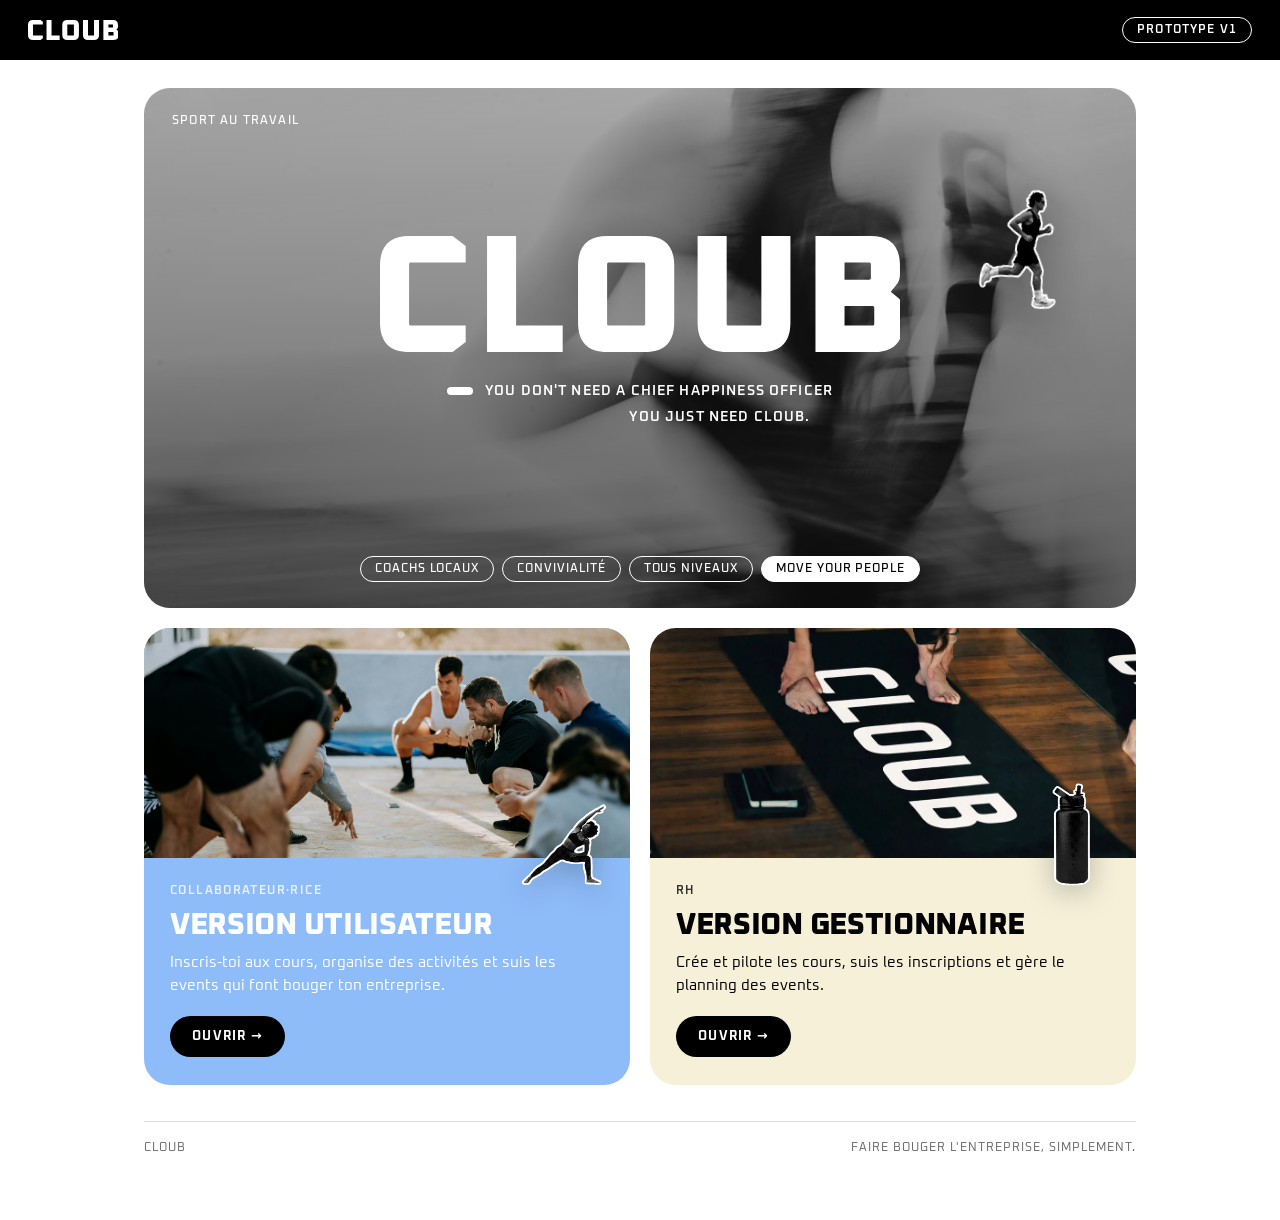
==== commit 3e7e4d52: "feat: photo de groupe pour la carte utilisateur (accueil) Co-Authored-By: Claude Opus 5.5 <noreply@a" ====
--- a/index.html
+++ b/index.html
@@ -38,7 +38,7 @@
       <div class="selector-grid">
 
         <a class="selector-card is-blue" href="./utilisateur.html">
-          <div class="selector-photo" style="background-image:url('./assets/img/utilisateur.jpg')">
+          <div class="selector-photo" style="background-image:url('./assets/img/utilisateur.jpg?v=2'); background-position:center 15%">
             <img src="./assets/stickers/yoga.png" alt="" />
           </div>
           <div class="selector-body">
